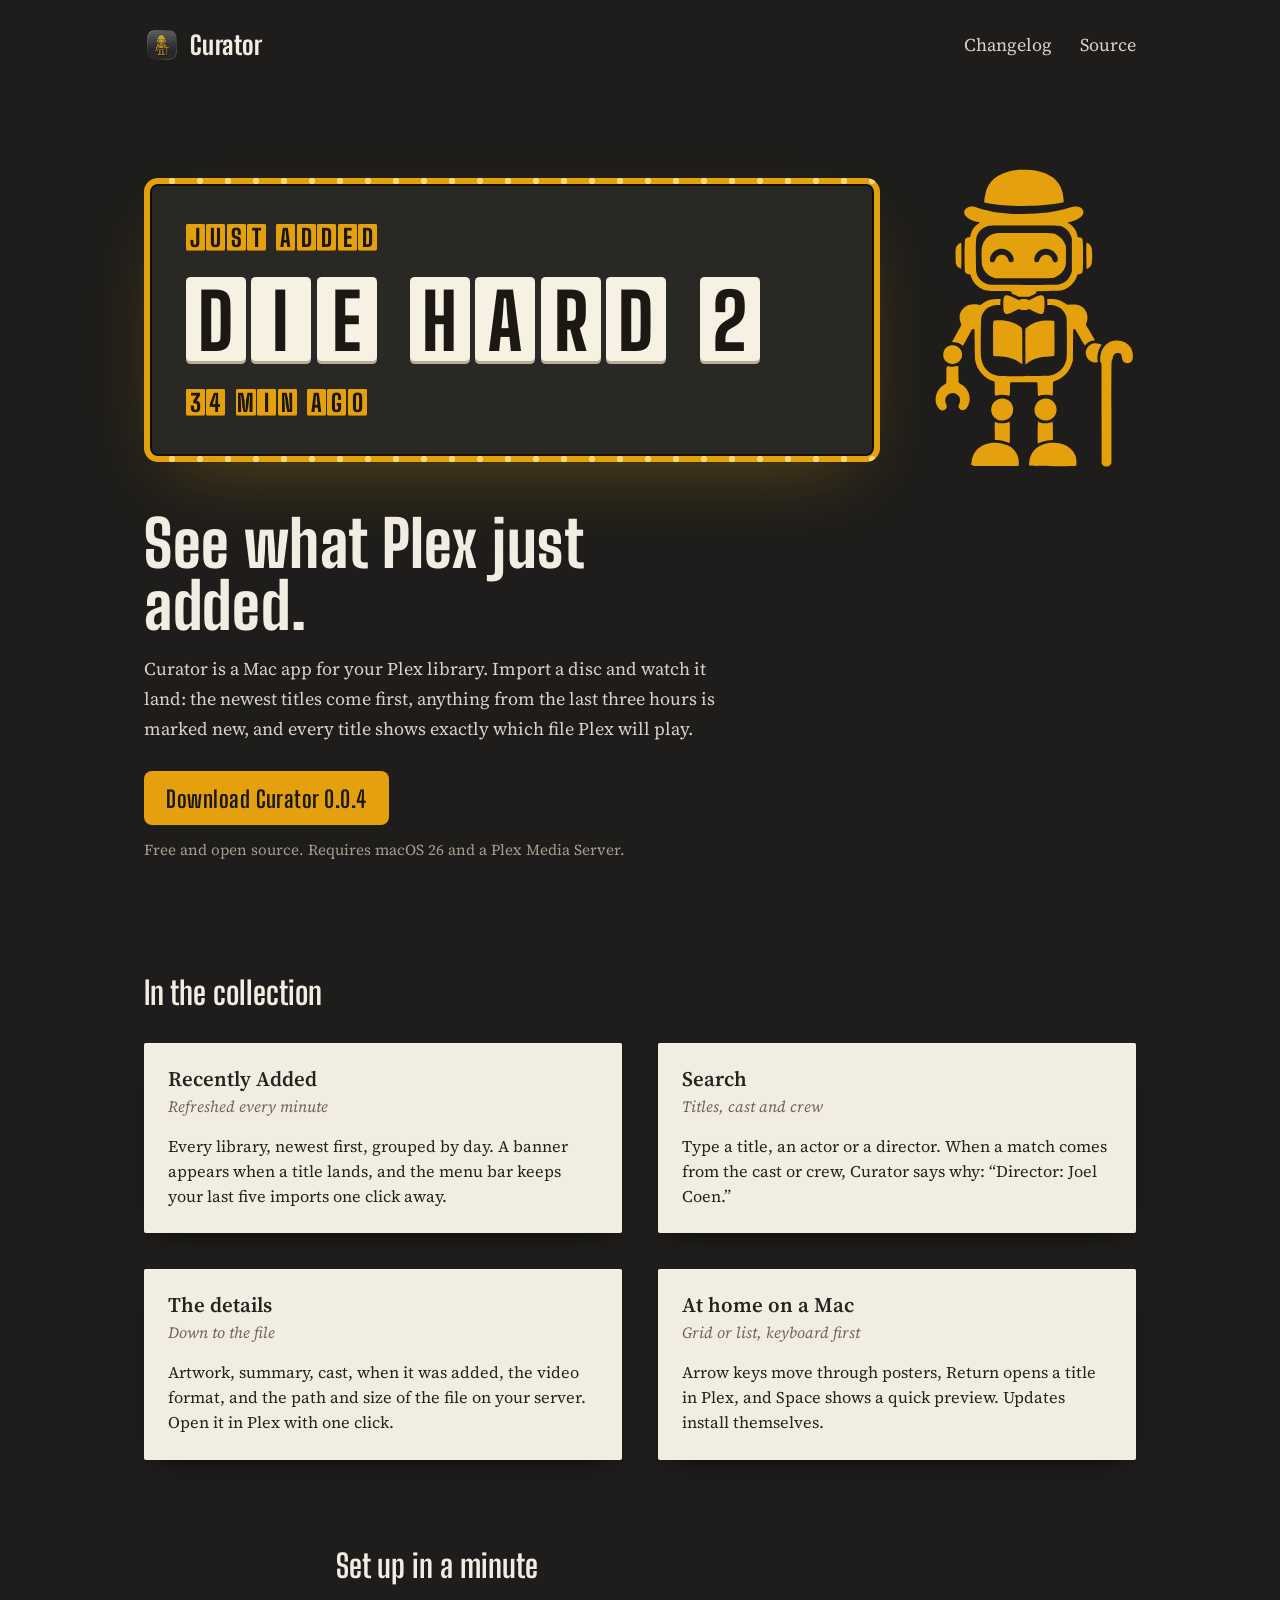
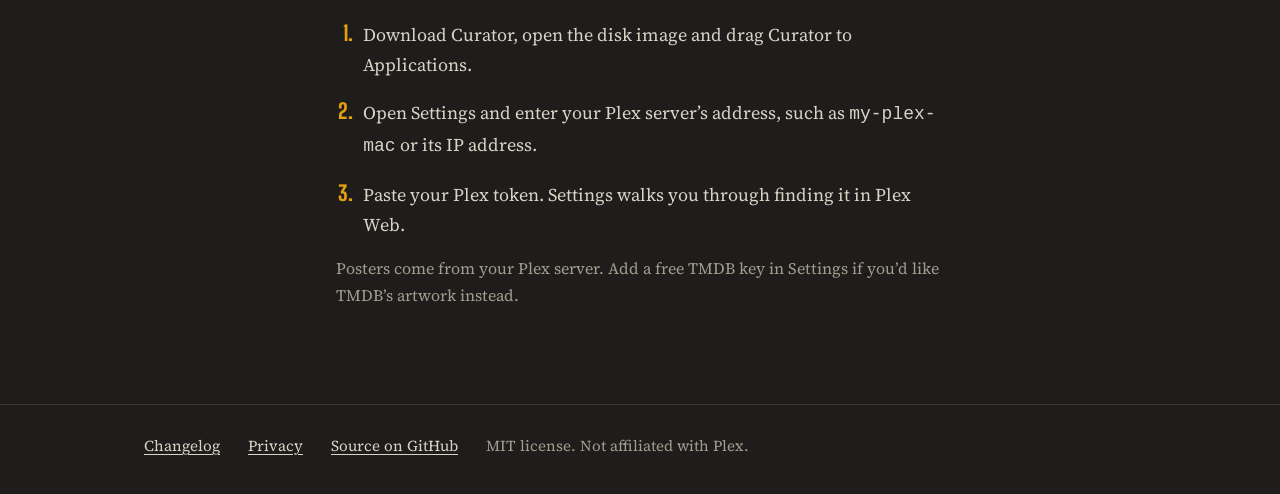
==== website/index.html @ edc71f75 "Website: publish 0.0.4 (appcast item, changelog, download link) Co-Authored-By: Claude Opus 5.5 (1M " ====
<!doctype html>
<html lang="en">
<head>
    <meta charset="utf-8">
    <meta name="viewport" content="width=device-width, initial-scale=1">
    <title>Curator — see what Plex just added</title>
    <meta name="description" content="Curator is a Mac app for your Plex library. It shows the newest imports as they land, searches titles, cast and crew, and shows which file each title plays.">

    <meta property="og:title" content="Curator">
    <meta property="og:description" content="See what Plex just added. A Mac companion for your Plex library.">
    <meta property="og:image" content="https://curator.sstools.co/assets/social-card.png">
    <meta property="og:url" content="https://curator.sstools.co/">
    <meta property="og:type" content="website">
    <meta name="twitter:card" content="summary_large_image">
    <meta name="twitter:image" content="https://curator.sstools.co/assets/social-card.png">

    <link rel="icon" type="image/png" sizes="32x32" href="assets/favicon-32.png">
    <link rel="apple-touch-icon" href="assets/apple-touch-icon.png">
    <link rel="alternate" type="application/rss+xml" title="Curator updates" href="appcast.xml">
    <link rel="preconnect" href="https://fonts.googleapis.com">
    <link rel="preconnect" href="https://fonts.gstatic.com" crossorigin>
    <link rel="stylesheet" href="https://fonts.googleapis.com/css2?family=Big+Shoulders+Display:wght@700;800&family=Source+Serif+4:ital,opsz,wght@0,8..60,400;0,8..60,600;1,8..60,400&display=swap">
    <link rel="stylesheet" href="css/style.css">
</head>
<body>
    <header class="wrap top">
        <a class="brand" href="./"><img src="assets/curator-icon.png" alt="" width="36" height="36">Curator</a>
        <nav>
            <a href="changelog.html">Changelog</a>
            <a href="https://github.com/brennanMKE/Curator">Source</a>
        </nav>
    </header>

    <main>
        <section class="wrap hero" aria-labelledby="headline">
            <div class="marquee" role="img" aria-label="A theater marquee reading: Just added, Die Hard 2, 34 minutes ago">
                <div class="board-row board-row--small" aria-hidden="true" data-text="JUST ADDED"></div>
                <div class="board-row board-row--big" aria-hidden="true" data-text="DIE HARD 2"></div>
                <div class="board-row board-row--small" aria-hidden="true" data-text="34 MIN AGO"></div>
            </div>
            <img class="hero-robot" src="assets/curator-robot.svg" alt="" width="210" height="310">

            <div class="lede">
                <h1 id="headline">See what Plex just added.</h1>
                <p>
                    Curator is a Mac app for your Plex library. Import a disc and watch it land:
                    the newest titles come first, anything from the last three hours is marked
                    new, and every title shows exactly which file Plex will play.
                </p>
                <!-- LATEST: updated by scripts/update-website.sh -->
                <a class="download" href="downloads/Curator-0.0.4.dmg">Download Curator 0.0.4</a>
                <span class="fineprint">Free and open source. Requires macOS 26 and a Plex Media Server.</span>
                <!-- /LATEST -->
            </div>
        </section>

        <section class="wrap gallery" aria-labelledby="gallery-title">
            <h2 id="gallery-title">In the collection</h2>
            <ul class="labels">
                <li class="label">
                    <h3>Recently Added</h3>
                    <p class="medium">Refreshed every minute</p>
                    <p>Every library, newest first, grouped by day. A banner appears when a title lands, and the menu bar keeps your last five imports one click away.</p>
                </li>
                <li class="label">
                    <h3>Search</h3>
                    <p class="medium">Titles, cast and crew</p>
                    <p>Type a title, an actor or a director. When a match comes from the cast or crew, Curator says why: “Director: Joel Coen.”</p>
                </li>
                <li class="label">
                    <h3>The details</h3>
                    <p class="medium">Down to the file</p>
                    <p>Artwork, summary, cast, when it was added, the video format, and the path and size of the file on your server. Open it in Plex with one click.</p>
                </li>
                <li class="label">
                    <h3>At home on a Mac</h3>
                    <p class="medium">Grid or list, keyboard first</p>
                    <p>Arrow keys move through posters, Return opens a title in Plex, and Space shows a quick preview. Updates install themselves.</p>
                </li>
            </ul>
        </section>

        <section class="wrap setup" aria-labelledby="setup-title">
            <h2 id="setup-title">Set up in a minute</h2>
            <ol>
                <li>Download Curator, open the disk image and drag Curator to Applications.</li>
                <li>Open Settings and enter your Plex server’s address, such as <code>my-plex-mac</code> or its IP address.</li>
                <li>Paste your Plex token. Settings walks you through finding it in Plex Web.</li>
            </ol>
            <p class="aside">Posters come from your Plex server. Add a free TMDB key in Settings if you’d like TMDB’s artwork instead.</p>
        </section>
    </main>

    <footer>
        <div class="wrap">
            <a href="changelog.html">Changelog</a>
            <a href="privacy.html">Privacy</a>
            <a href="https://github.com/brennanMKE/Curator">Source on GitHub</a>
            <span>MIT license. Not affiliated with Plex.</span>
        </div>
    </footer>

    <script>
        // Build the marquee's letter tiles from each row's text; the flip is CSS only.
        let i = 0;
        for (const row of document.querySelectorAll(".board-row")) {
            for (const ch of row.dataset.text) {
                const tile = document.createElement("span");
                tile.className = ch === " " ? "tile space" : "tile";
                tile.textContent = ch === " " ? "" : ch;
                tile.style.setProperty("--i", i++);
                row.append(tile);
            }
        }
    </script>
</body>
</html>
---- website/css/style.css ----
/* Curator — a cinema lobby: a brass-and-bulb marquee, museum wall labels, Plex gold. */

:root {
    --lobby: #1e1d1b;      /* the wall */
    --board: #2a2825;      /* marquee letterboard */
    --brass: #e5a00d;      /* Plex gold */
    --bulb: #ffd37a;       /* lit letters */
    --paper: #f2ede3;      /* wall labels */
    --ink: #26221c;        /* text on paper */
    --wall-text: #d9d3c7;  /* text on the wall */
    --wall-muted: #a39c8f;

    --display: "Big Shoulders Display", "Arial Narrow", sans-serif;
    --serif: "Source Serif 4", Georgia, serif;

    --measure: 36rem;
    --gutter: clamp(1.25rem, 4vw, 3rem);
}

*, *::before, *::after { box-sizing: border-box; }

html { background: var(--lobby); }

body {
    margin: 0;
    color: var(--wall-text);
    background: var(--lobby);
    font-family: var(--serif);
    font-size: 1.125rem;
    line-height: 1.65;
    -webkit-font-smoothing: antialiased;
}

a { color: var(--bulb); text-underline-offset: 0.18em; }
a:hover { color: var(--brass); }
:focus-visible { outline: 3px solid var(--bulb); outline-offset: 3px; border-radius: 2px; }

.wrap { max-width: 68rem; margin: 0 auto; padding: 0 var(--gutter); }

/* --- Top bar --------------------------------------------------------------- */

.top {
    display: flex;
    align-items: center;
    justify-content: space-between;
    padding-block: 1.5rem;
}
.brand {
    display: flex;
    align-items: center;
    gap: 0.6rem;
    font-family: var(--display);
    font-weight: 800;
    font-size: 1.6rem;
    letter-spacing: 0.02em;
    color: var(--paper);
    text-decoration: none;
}
.brand img { width: 36px; height: 36px; }
.top nav a { margin-left: 1.5rem; color: var(--wall-text); text-decoration: none; }
.top nav a:hover { color: var(--bulb); }

/* --- Hero: the marquee ------------------------------------------------------ */

.hero {
    display: grid;
    grid-template-columns: minmax(0, 1fr) auto;
    align-items: end;
    gap: clamp(1.5rem, 4vw, 4rem);
    padding-block: clamp(2rem, 6vw, 5rem) clamp(2.5rem, 6vw, 4.5rem);
}

.marquee {
    position: relative;
    background: var(--board);
    border: 6px solid var(--brass);
    border-radius: 14px;
    padding: clamp(1rem, 3vw, 2rem) clamp(1rem, 3vw, 2.25rem);
    box-shadow: 0 0 0 2px #120f0a inset, 0 30px 80px -30px rgba(229, 160, 13, 0.35);
}
/* the bulbs around the frame */
.marquee::before {
    content: "";
    position: absolute;
    inset: -6px;
    border-radius: 14px;
    background:
        radial-gradient(circle, var(--bulb) 0 3px, transparent 3.5px) 0 0 / 28px 28px repeat-x,
        radial-gradient(circle, var(--bulb) 0 3px, transparent 3.5px) 0 100% / 28px 28px repeat-x;
    background-position: 14px -11px, 14px calc(100% + 11px);
    pointer-events: none;
}

.board-row {
    display: flex;
    flex-wrap: nowrap;
    gap: 0.07em;
    font-family: var(--display);
    font-weight: 800;
    line-height: 1;
    margin: 0.35em 0;
}
.board-row .tile {
    display: inline-grid;
    place-items: center;
    min-width: 0.78em;
    padding: 0.08em 0.06em 0.02em;
    background: #f7f1e3;
    color: #1b1813;
    border-radius: 0.06em;
    box-shadow: 0 0.04em 0 #b8ae98;
    transform-origin: 50% 0;
}
.board-row .tile.space { min-width: 0.3em; background: none; box-shadow: none; }
.board-row--small { font-size: clamp(1rem, 2.2vw, 1.5rem); }
.board-row--big   { font-size: clamp(1.9rem, 6.4vw, 4.8rem); }
.board-row--small .tile { background: var(--brass); color: #1b1813; box-shadow: 0 0.04em 0 #9c6c06; }

@media (prefers-reduced-motion: no-preference) {
    .board-row .tile {
        animation: flip 520ms cubic-bezier(.2, .8, .3, 1) both;
        animation-delay: calc(var(--i) * 45ms + 150ms);
    }
    @keyframes flip {
        from { transform: rotateX(-95deg); opacity: 0; }
        to   { transform: none; opacity: 1; }
    }
}

.hero-robot { width: clamp(120px, 16vw, 210px); height: auto; margin-bottom: -0.5rem; }

.lede { grid-column: 1 / -1; max-width: var(--measure); }
.lede h1 {
    font-family: var(--display);
    font-weight: 800;
    font-size: clamp(2.4rem, 6vw, 4rem);
    line-height: 0.98;
    letter-spacing: 0.01em;
    color: var(--paper);
    margin: 0 0 1rem;
}
.lede p { margin: 0 0 1.75rem; }

.download {
    display: inline-block;
    font-family: var(--display);
    font-weight: 700;
    font-size: 1.45rem;
    letter-spacing: 0.02em;
    padding: 0.55rem 1.4rem 0.45rem;
    background: var(--brass);
    color: #1b1813;
    border-radius: 8px;
    text-decoration: none;
}
.download:hover { background: var(--bulb); color: #1b1813; }
.fineprint { display: block; margin-top: 0.75rem; font-size: 0.95rem; color: var(--wall-muted); }

/* --- Wall labels ------------------------------------------------------------ */

.gallery { padding-block: 2rem 4rem; }
.gallery > h2, .setup > h2 {
    font-family: var(--display);
    font-weight: 700;
    font-size: 2rem;
    color: var(--paper);
    margin: 0 0 1.5rem;
}

.labels {
    display: grid;
    grid-template-columns: repeat(auto-fit, minmax(min(100%, 22rem), 1fr));
    gap: clamp(1.25rem, 3vw, 2.25rem);
    list-style: none;
    margin: 0;
    padding: 0;
}
.label {
    background: var(--paper);
    color: var(--ink);
    padding: 1.4rem 1.5rem 1.5rem;
    border-radius: 2px;
    box-shadow: 0 1px 0 rgba(255, 255, 255, 0.4) inset, 0 12px 24px -16px #000;
}
.label h3 { margin: 0; font-size: 1.3rem; font-weight: 600; line-height: 1.25; }
.label .medium { margin: 0.2rem 0 0.9rem; font-style: italic; color: #6d6456; font-size: 0.98rem; }
.label p { margin: 0; font-size: 1.02rem; line-height: 1.55; }

/* --- Setup (a real sequence) --------------------------------------------------- */

.setup { padding-block: 1rem 5rem; max-width: 44rem; }
.setup ol { margin: 0; padding-left: 1.4rem; }
.setup li { margin-bottom: 0.9rem; padding-left: 0.3rem; }
.setup li::marker { font-family: var(--display); font-weight: 800; color: var(--brass); font-size: 1.3rem; }
.setup .aside { color: var(--wall-muted); font-size: 1rem; }

/* --- Prose pages (changelog, privacy) ------------------------------------------ */

.prose { padding-block: 1rem 5rem; }
.prose > * { max-width: 42rem; }
.prose h1 {
    font-family: var(--display);
    font-weight: 800;
    font-size: clamp(2.4rem, 6vw, 3.4rem);
    color: var(--paper);
    margin: 0.5rem 0 1.5rem;
    line-height: 1;
}
.prose h2 { font-family: var(--display); font-weight: 700; font-size: 1.8rem; color: var(--paper); margin: 2.5rem 0 0.25rem; }
.prose .date { color: var(--wall-muted); margin: 0 0 1rem; font-style: italic; }
.prose ul { padding-left: 1.2rem; }
.prose li { margin-bottom: 0.5rem; }
.prose strong { color: var(--paper); font-weight: 600; }

/* --- Footer -------------------------------------------------------------------- */

footer {
    border-top: 1px solid #3a372f;
    padding-block: 1.75rem 2.5rem;
    color: var(--wall-muted);
    font-size: 0.95rem;
}
footer .wrap { display: flex; flex-wrap: wrap; gap: 0.5rem 1.75rem; }
footer a { color: var(--wall-text); }

@media (max-width: 640px) {
    .hero { grid-template-columns: 1fr; }
    .hero-robot { justify-self: end; margin-top: -1rem; width: 110px; }
    .top nav a { margin-left: 1rem; }
}
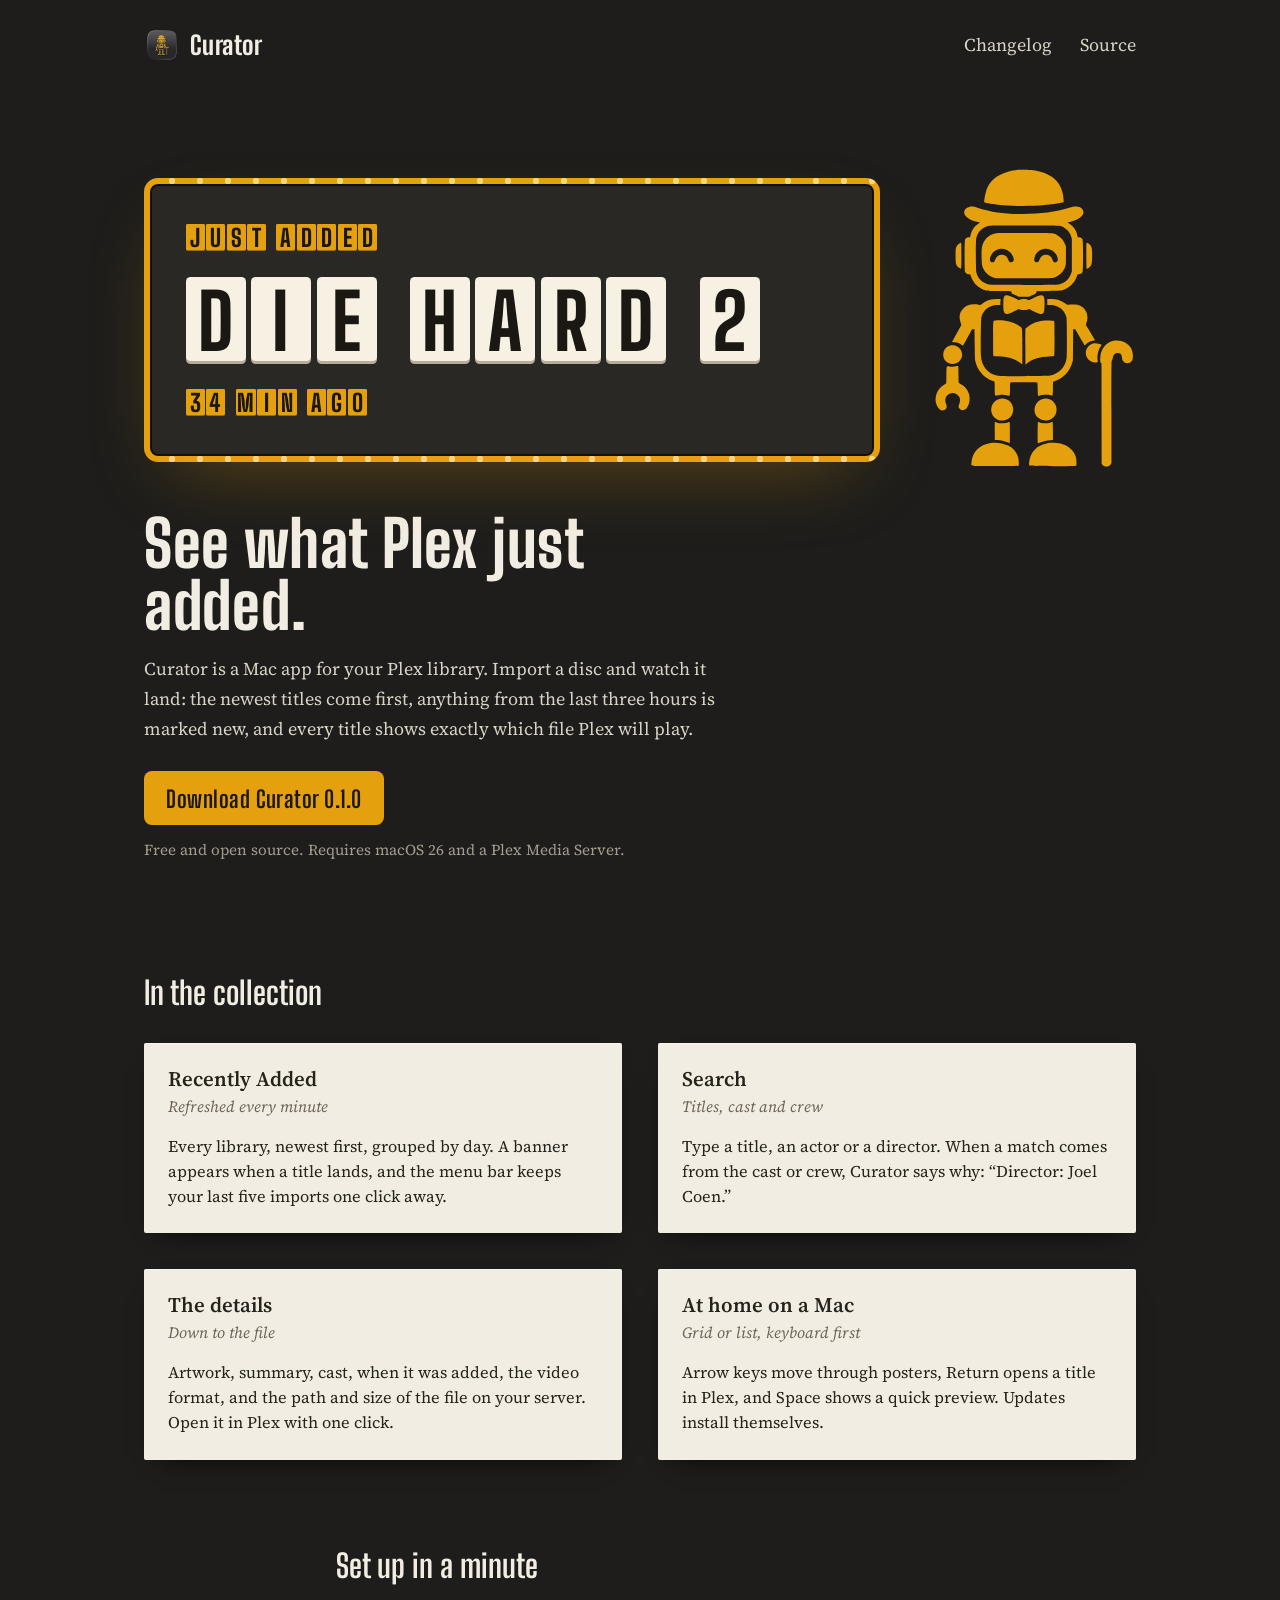
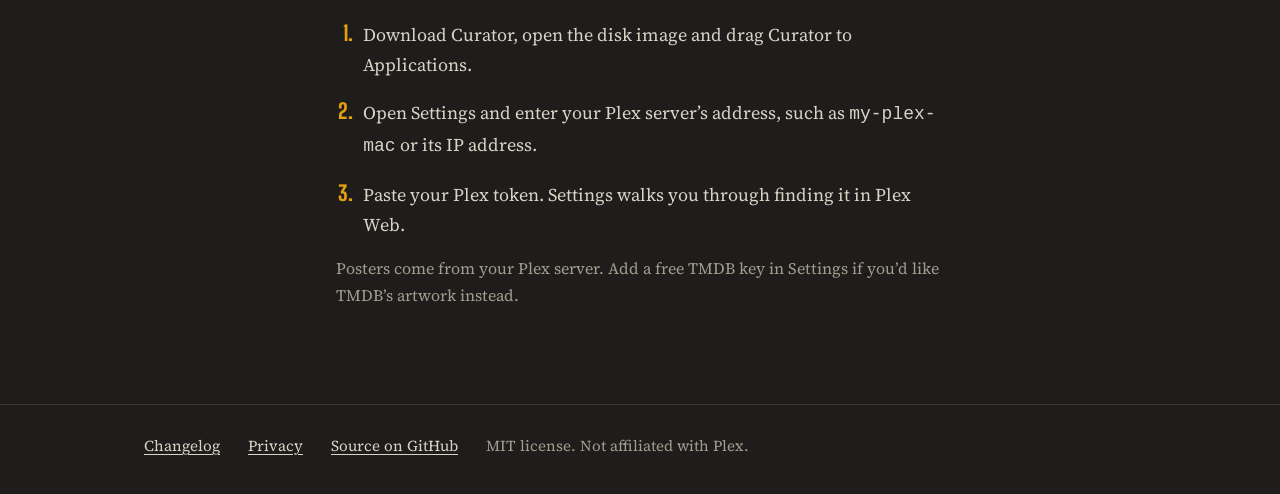
==== commit 261defa7: "Website: publish 0.1.0 (appcast item, changelog, download link) Co-Authored-By: Claude Opus 5.5 (1M " ====
--- a/website/index.html
+++ b/website/index.html
@@ -48,7 +48,7 @@
                     new, and every title shows exactly which file Plex will play.
                 </p>
                 <!-- LATEST: updated by scripts/update-website.sh -->
-                <a class="download" href="downloads/Curator-0.0.4.dmg">Download Curator 0.0.4</a>
+                <a class="download" href="downloads/Curator-0.1.0.dmg">Download Curator 0.1.0</a>
                 <span class="fineprint">Free and open source. Requires macOS 26 and a Plex Media Server.</span>
                 <!-- /LATEST -->
             </div>
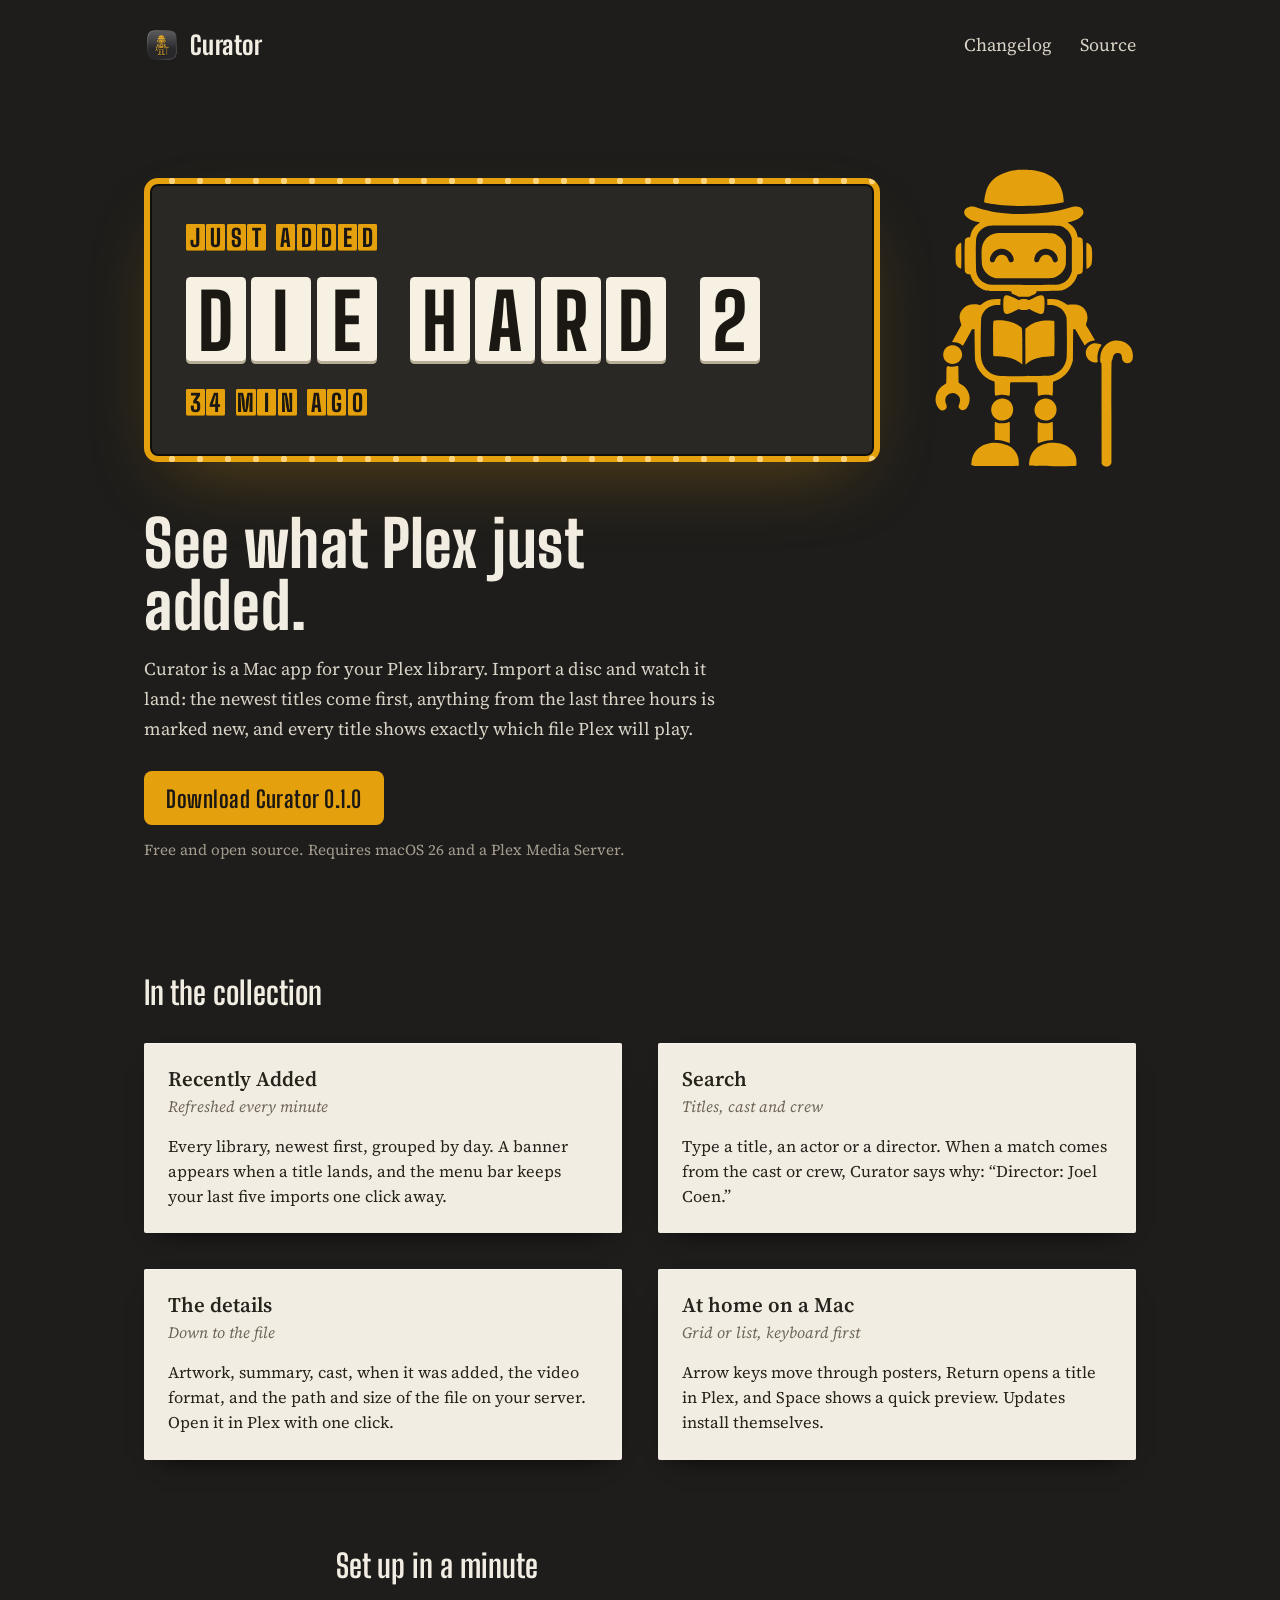
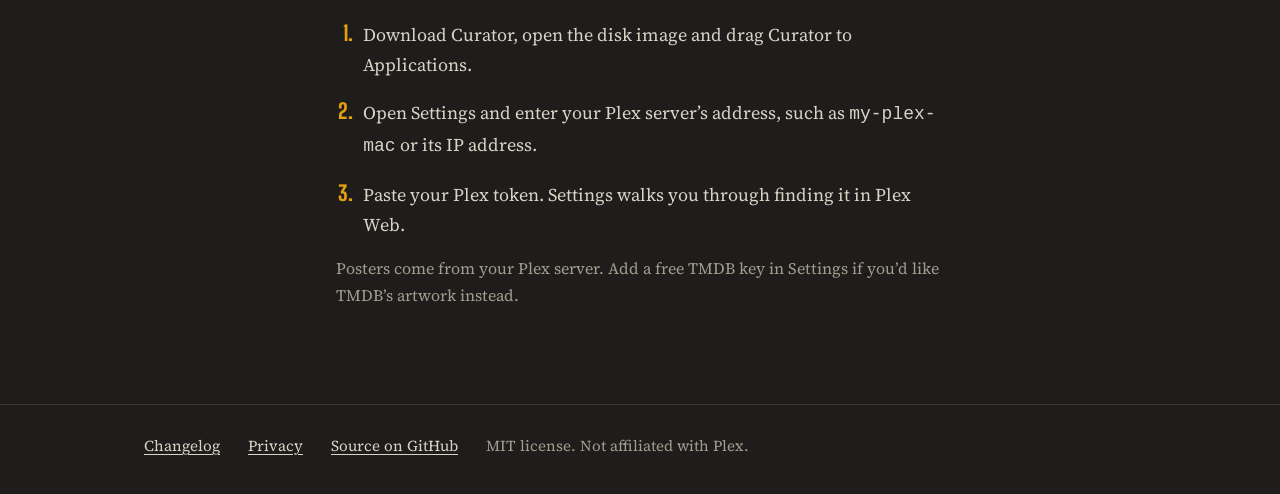
==== commit 35ebc347: "Website favicon for Chrome and Safari - favicon.svg (Chrome) and favicon.ico with 16/32/48 px PNGs (" ====
--- a/website/index.html
+++ b/website/index.html
@@ -13,9 +13,13 @@
     <meta property="og:type" content="website">
     <meta name="twitter:card" content="summary_large_image">
     <meta name="twitter:image" content="https://curator.sstools.co/assets/social-card.png">
-
+    <link rel="icon" href="favicon.ico" sizes="48x48">
+    <link rel="icon" href="favicon.svg" type="image/svg+xml">
     <link rel="icon" type="image/png" sizes="32x32" href="assets/favicon-32.png">
-    <link rel="apple-touch-icon" href="assets/apple-touch-icon.png">
+    <link rel="icon" type="image/png" sizes="16x16" href="assets/favicon-16.png">
+    <link rel="apple-touch-icon" sizes="180x180" href="assets/apple-touch-icon.png">
+    <link rel="manifest" href="site.webmanifest">
+    <meta name="theme-color" content="#1e1d1b">
     <link rel="alternate" type="application/rss+xml" title="Curator updates" href="appcast.xml">
     <link rel="preconnect" href="https://fonts.googleapis.com">
     <link rel="preconnect" href="https://fonts.gstatic.com" crossorigin>
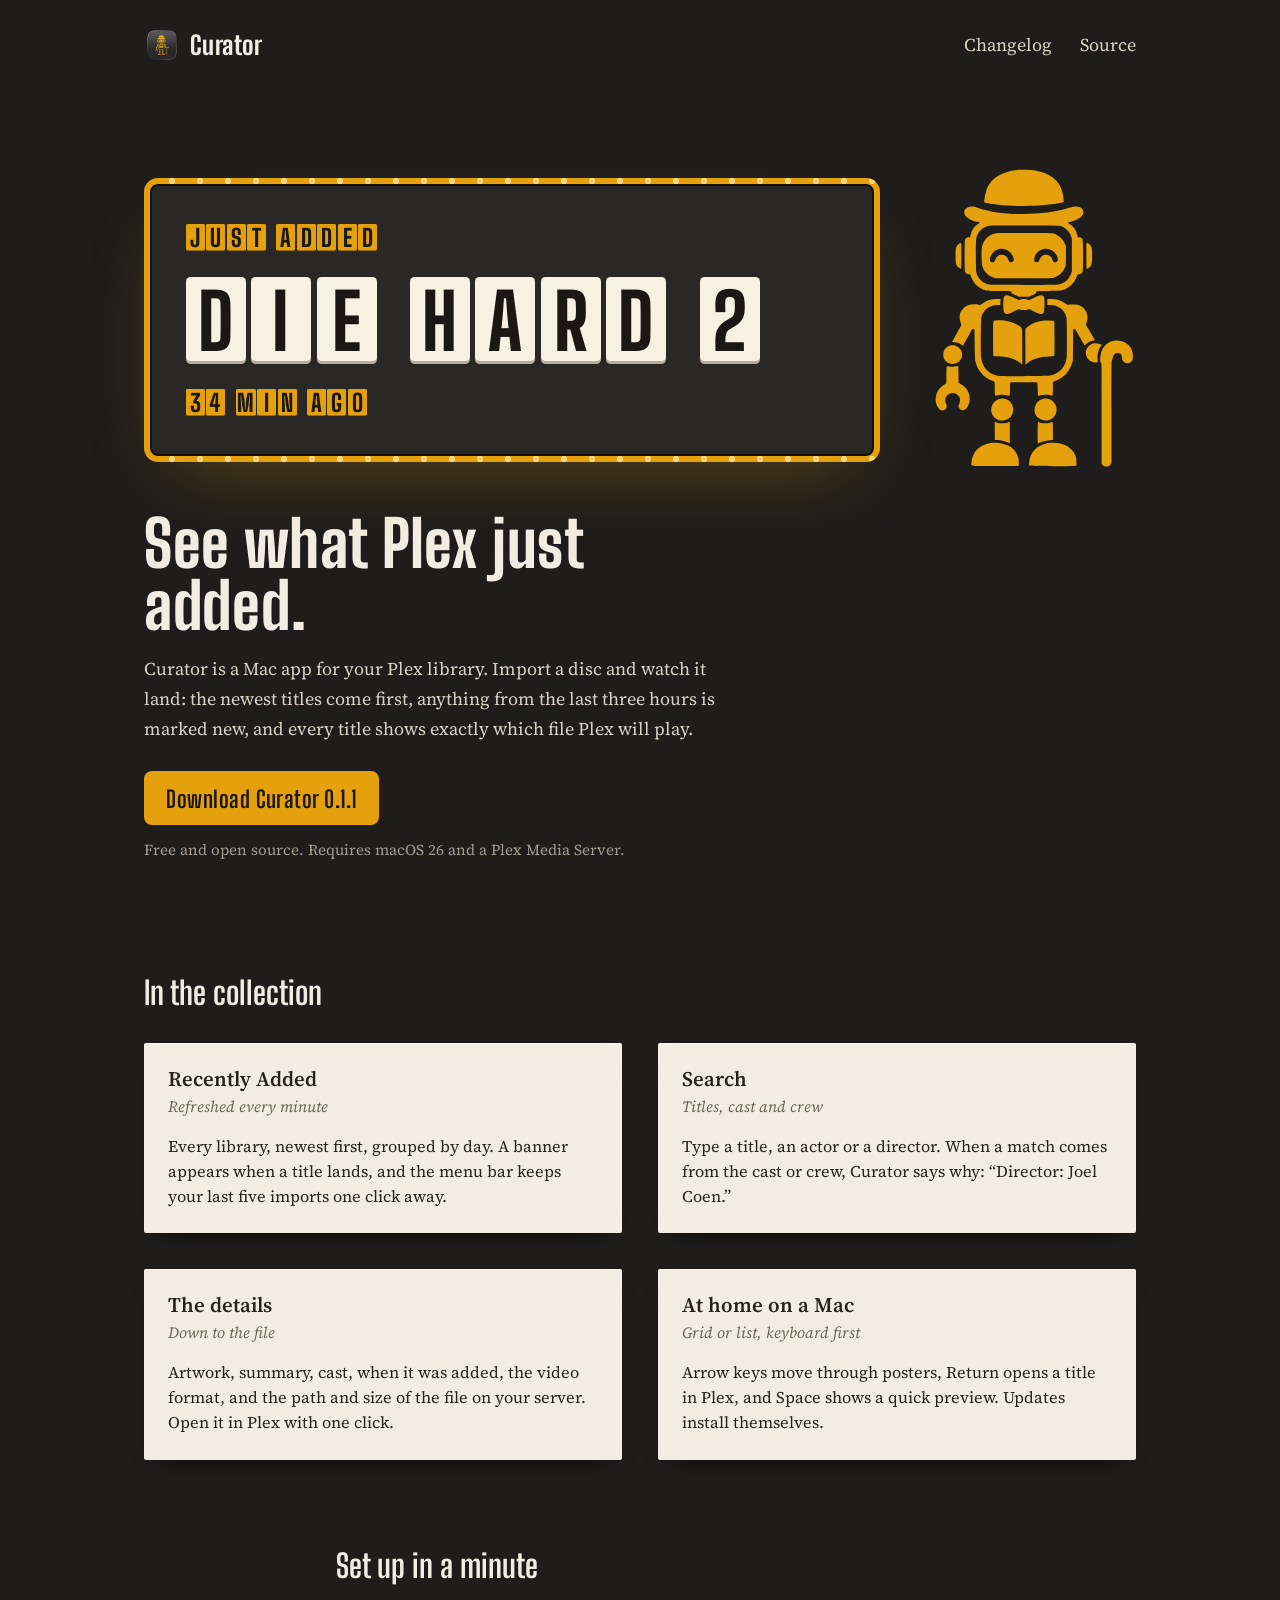
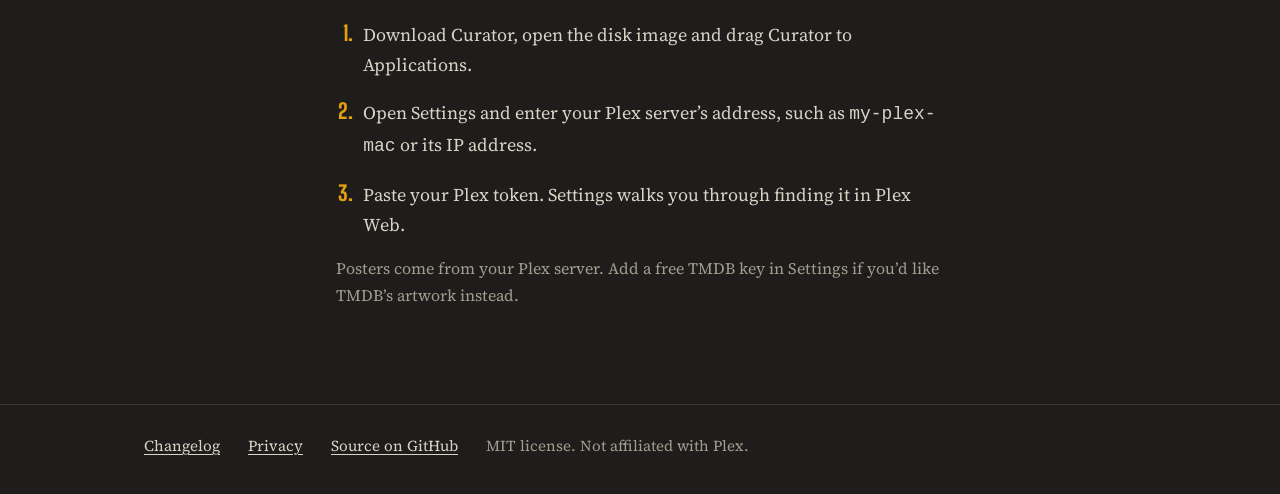
==== commit f4817c83: "Website: publish 0.1.1 (appcast item, changelog, download link) Co-Authored-By: Claude Opus 5.5 (1M " ====
--- a/website/index.html
+++ b/website/index.html
@@ -52,7 +52,7 @@
                     new, and every title shows exactly which file Plex will play.
                 </p>
                 <!-- LATEST: updated by scripts/update-website.sh -->
-                <a class="download" href="downloads/Curator-0.1.0.dmg">Download Curator 0.1.0</a>
+                <a class="download" href="downloads/Curator-0.1.1.dmg">Download Curator 0.1.1</a>
                 <span class="fineprint">Free and open source. Requires macOS 26 and a Plex Media Server.</span>
                 <!-- /LATEST -->
             </div>
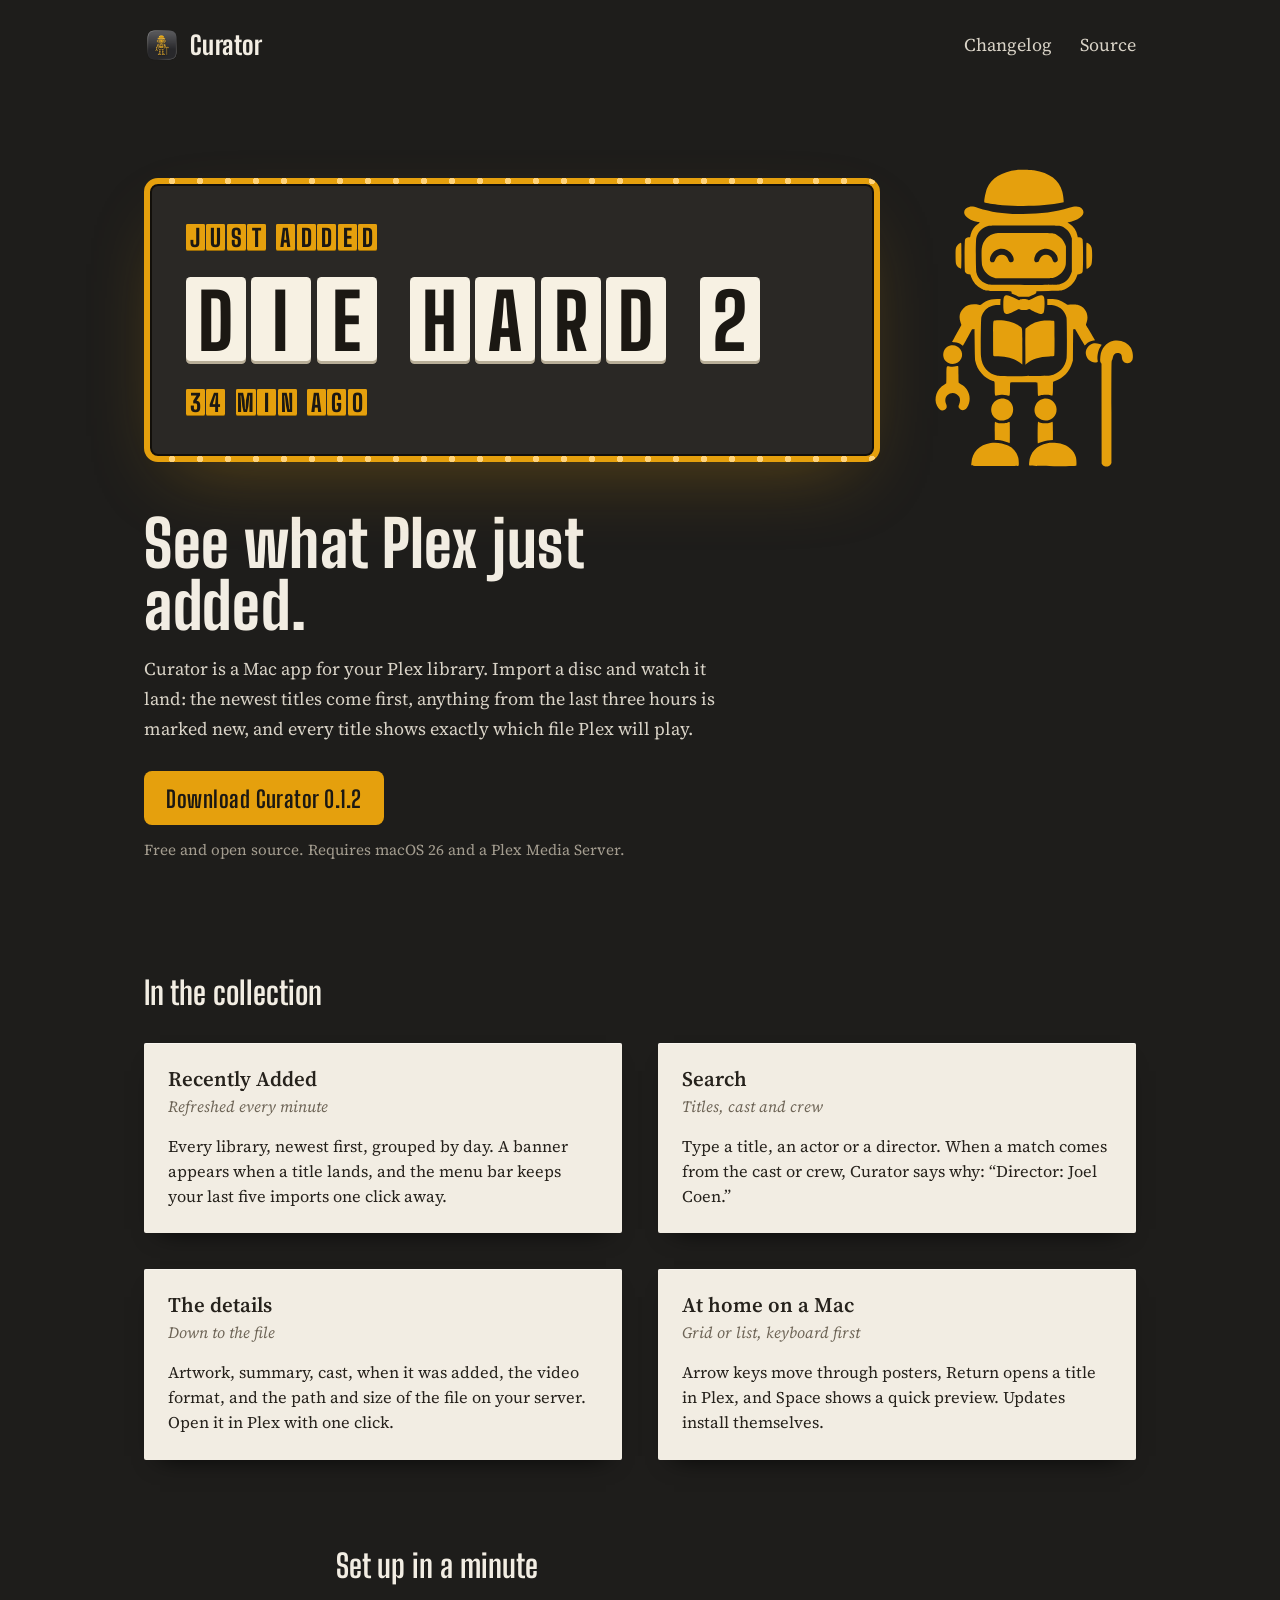
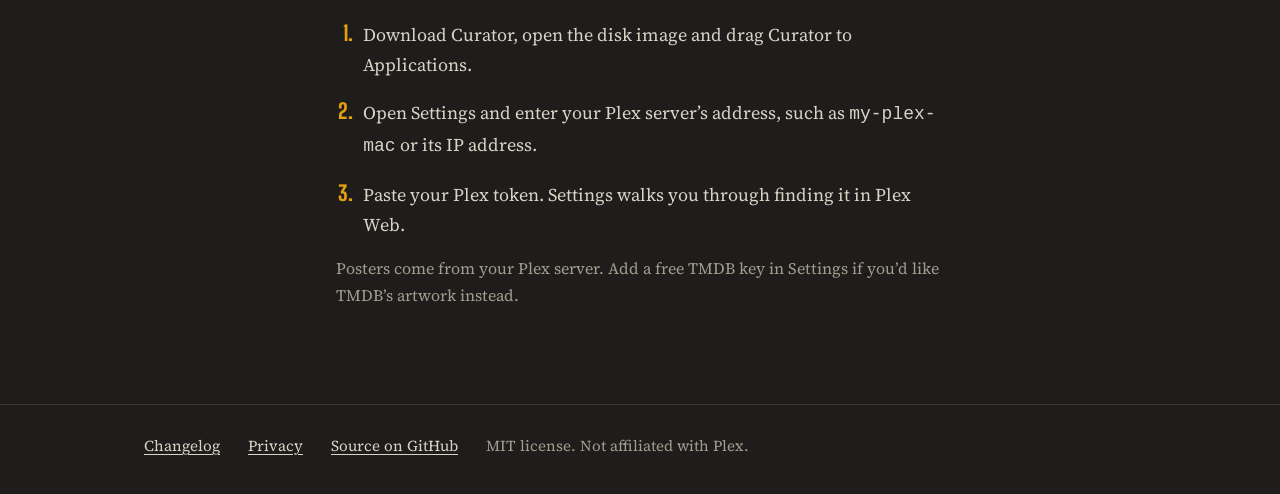
==== commit 41840c6a: "Website: publish 0.1.2 (appcast item, changelog, download link) Co-Authored-By: Claude Opus 5.5 (1M " ====
--- a/website/index.html
+++ b/website/index.html
@@ -52,7 +52,7 @@
                     new, and every title shows exactly which file Plex will play.
                 </p>
                 <!-- LATEST: updated by scripts/update-website.sh -->
-                <a class="download" href="downloads/Curator-0.1.1.dmg">Download Curator 0.1.1</a>
+                <a class="download" href="downloads/Curator-0.1.2.dmg">Download Curator 0.1.2</a>
                 <span class="fineprint">Free and open source. Requires macOS 26 and a Plex Media Server.</span>
                 <!-- /LATEST -->
             </div>
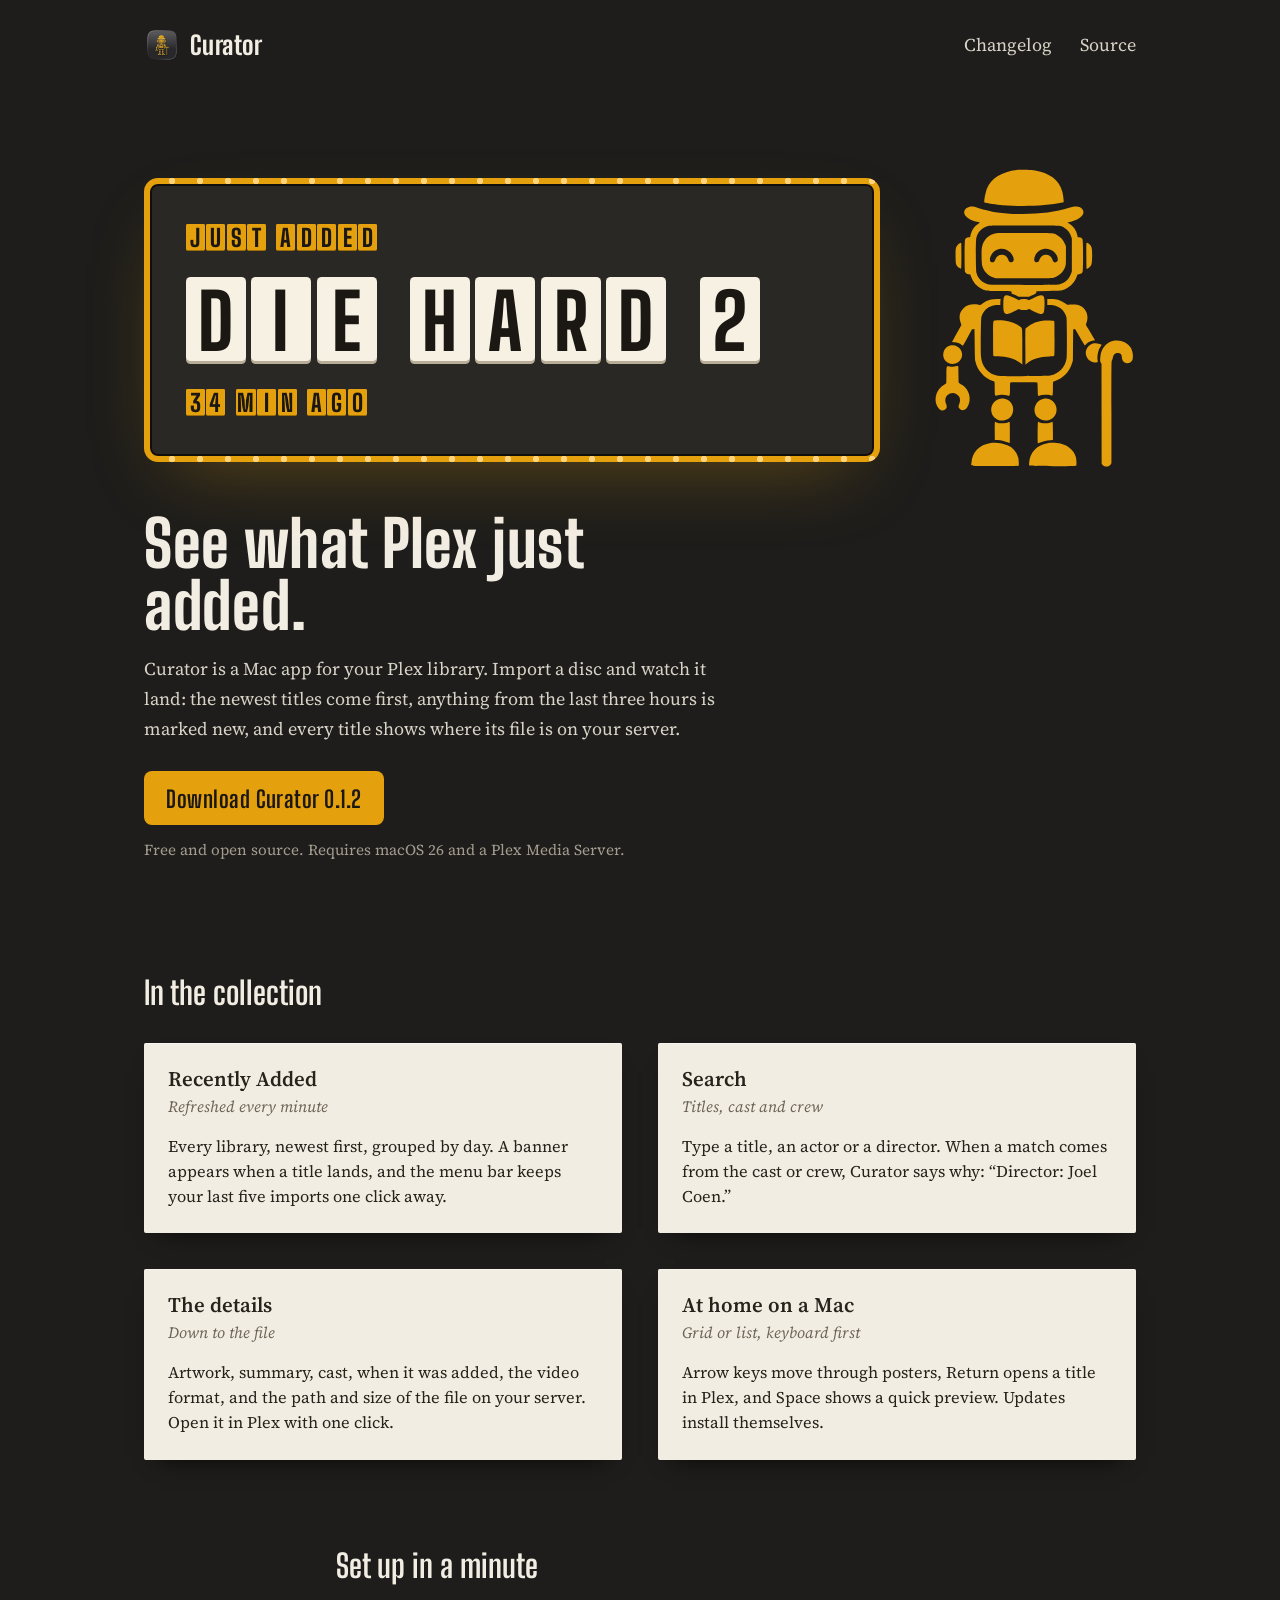
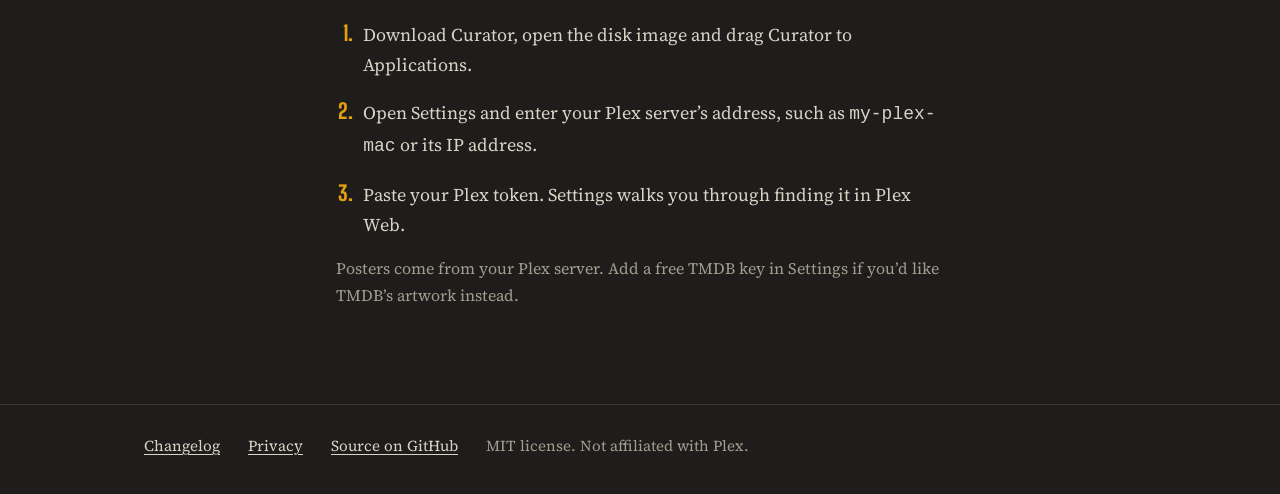
==== commit dfd42dd3: "Say what the inspector shows: the file's location, not what's playing The README said Curator shows " ====
--- a/website/index.html
+++ b/website/index.html
@@ -4,7 +4,7 @@
     <meta charset="utf-8">
     <meta name="viewport" content="width=device-width, initial-scale=1">
     <title>Curator — see what Plex just added</title>
-    <meta name="description" content="Curator is a Mac app for your Plex library. It shows the newest imports as they land, searches titles, cast and crew, and shows which file each title plays.">
+    <meta name="description" content="Curator is a Mac app for your Plex library. It shows the newest imports as they land, searches titles, cast and crew, and shows where each title's file is on your server.">
 
     <meta property="og:title" content="Curator">
     <meta property="og:description" content="See what Plex just added. A Mac companion for your Plex library.">
@@ -49,7 +49,7 @@
                 <p>
                     Curator is a Mac app for your Plex library. Import a disc and watch it land:
                     the newest titles come first, anything from the last three hours is marked
-                    new, and every title shows exactly which file Plex will play.
+                    new, and every title shows where its file is on your server.
                 </p>
                 <!-- LATEST: updated by scripts/update-website.sh -->
                 <a class="download" href="downloads/Curator-0.1.2.dmg">Download Curator 0.1.2</a>
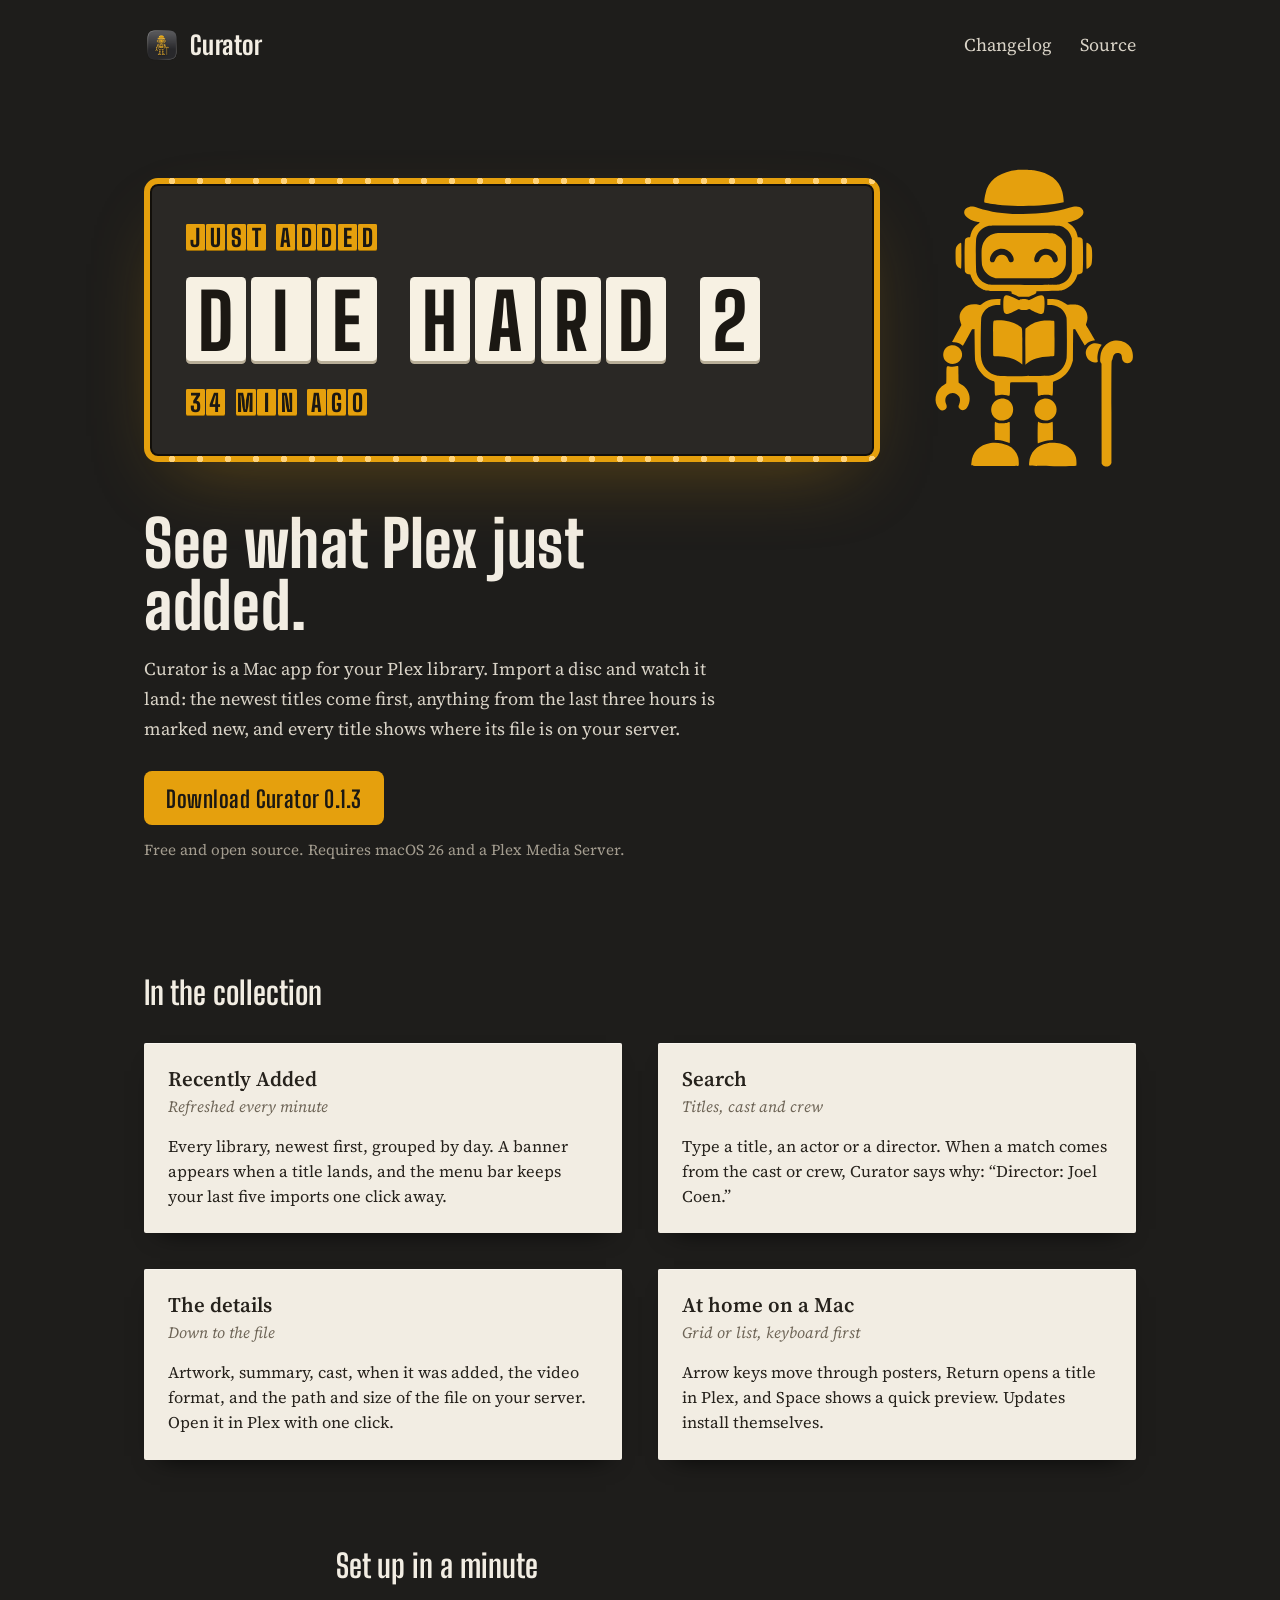
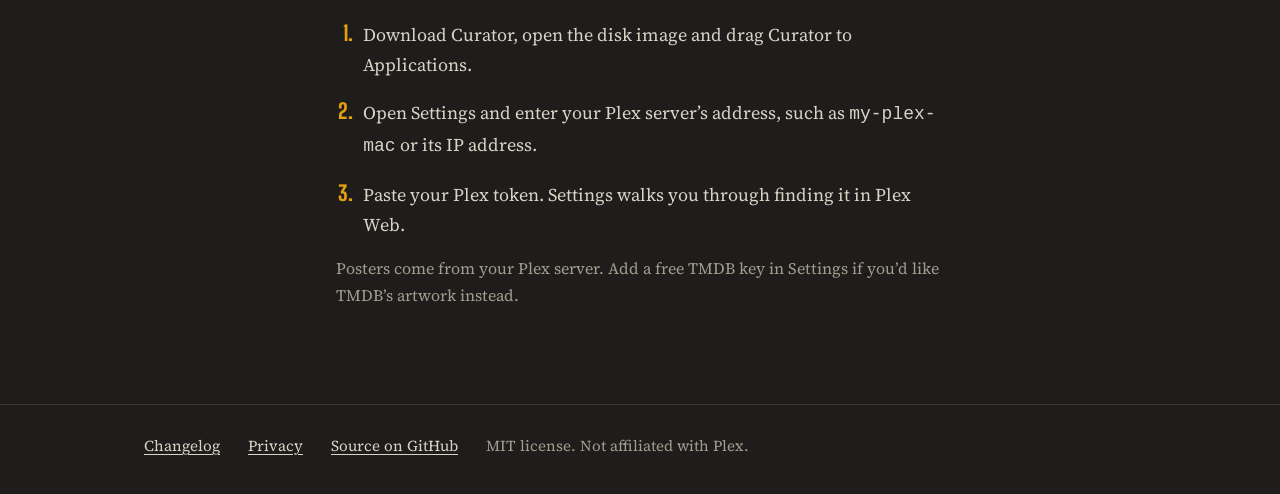
==== commit 9396a6c6: "Website: publish 0.1.3 (appcast item, changelog, download link) Co-Authored-By: Claude Opus 5.5 (1M " ====
--- a/website/index.html
+++ b/website/index.html
@@ -52,7 +52,7 @@
                     new, and every title shows where its file is on your server.
                 </p>
                 <!-- LATEST: updated by scripts/update-website.sh -->
-                <a class="download" href="downloads/Curator-0.1.2.dmg">Download Curator 0.1.2</a>
+                <a class="download" href="downloads/Curator-0.1.3.dmg">Download Curator 0.1.3</a>
                 <span class="fineprint">Free and open source. Requires macOS 26 and a Plex Media Server.</span>
                 <!-- /LATEST -->
             </div>
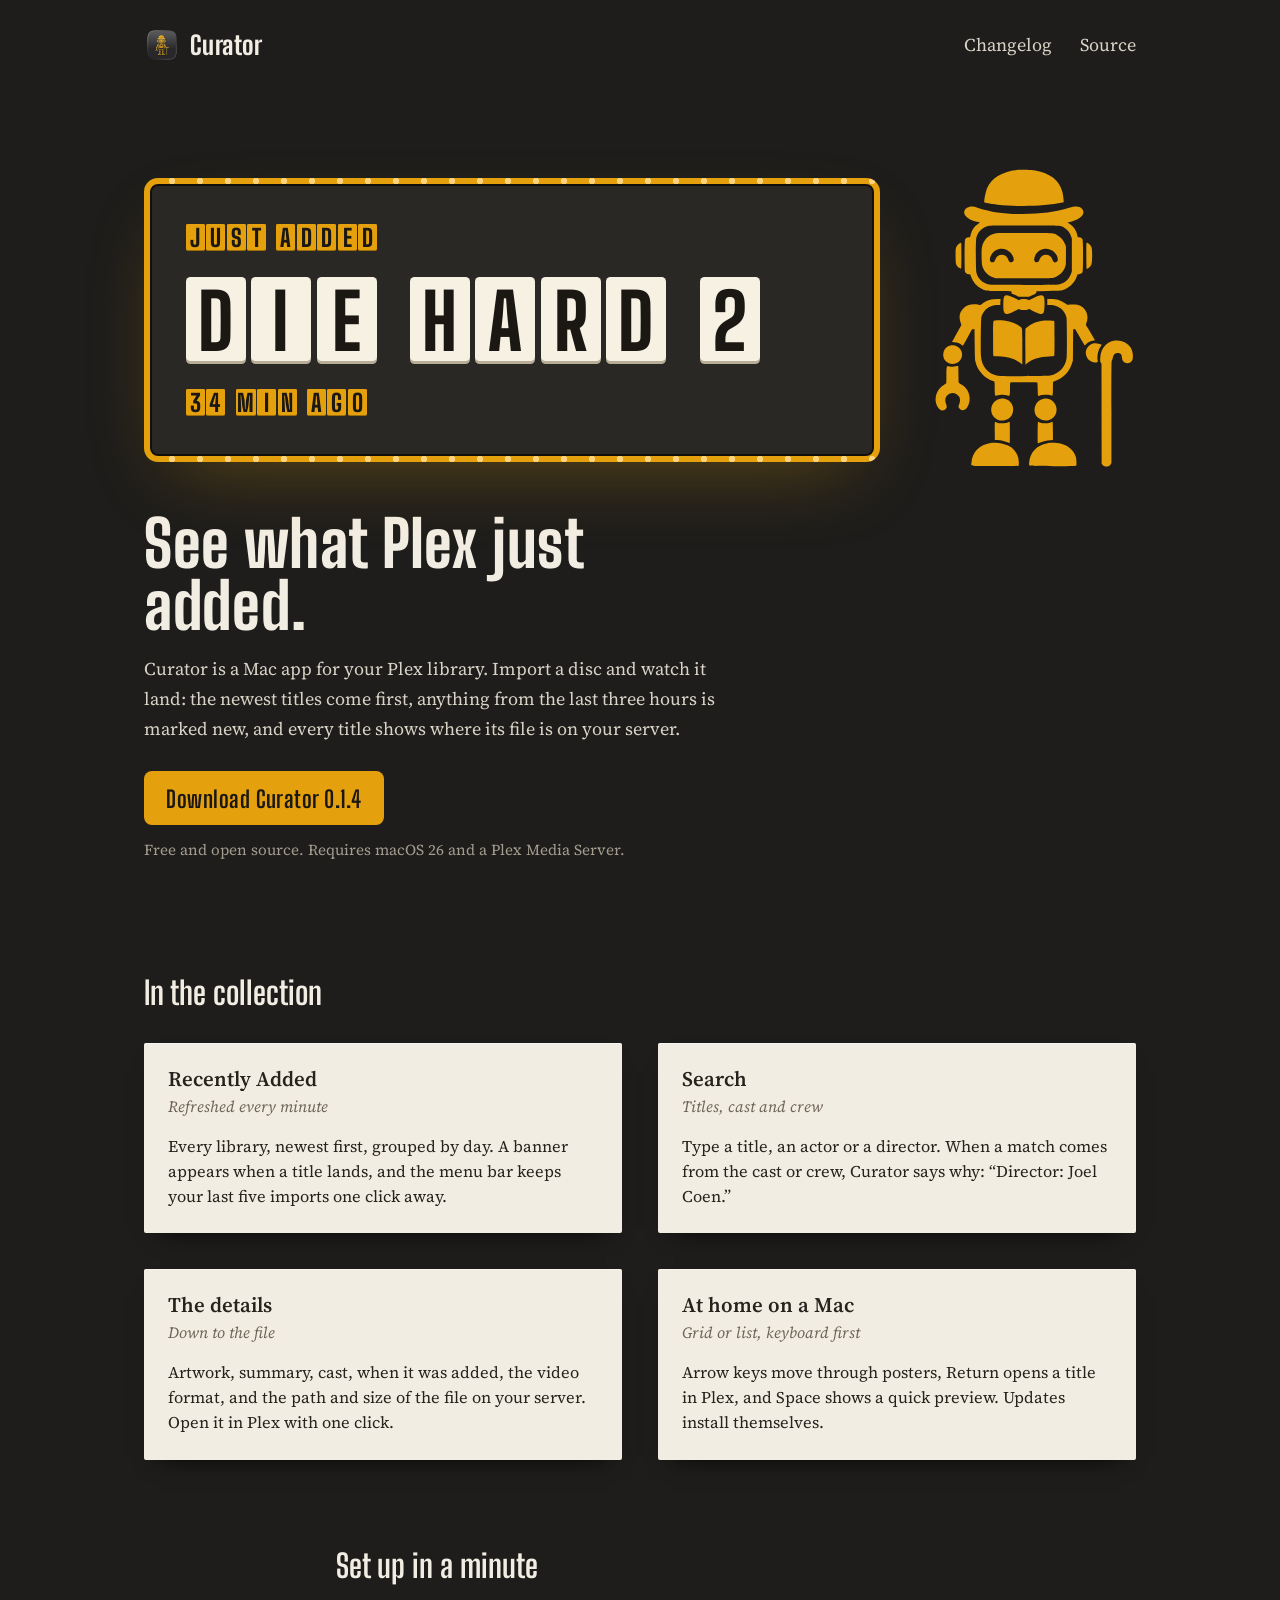
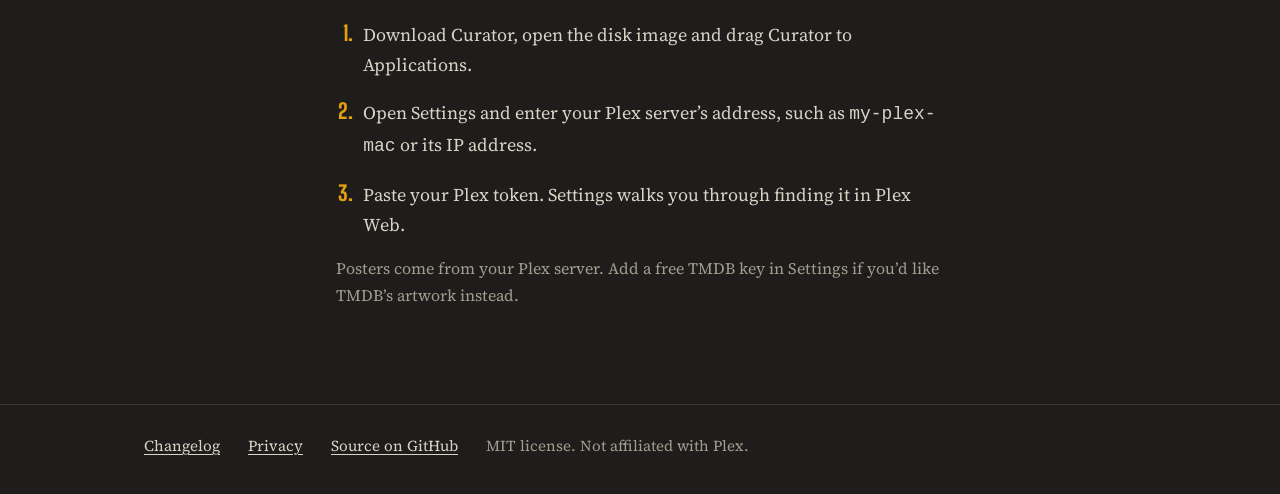
==== commit 901fb42b: "Website: publish 0.1.4 (appcast item, changelog, download link) Co-Authored-By: Claude Opus 5.5 (1M " ====
--- a/website/index.html
+++ b/website/index.html
@@ -52,7 +52,7 @@
                     new, and every title shows where its file is on your server.
                 </p>
                 <!-- LATEST: updated by scripts/update-website.sh -->
-                <a class="download" href="downloads/Curator-0.1.3.dmg">Download Curator 0.1.3</a>
+                <a class="download" href="downloads/Curator-0.1.4.dmg">Download Curator 0.1.4</a>
                 <span class="fineprint">Free and open source. Requires macOS 26 and a Plex Media Server.</span>
                 <!-- /LATEST -->
             </div>
